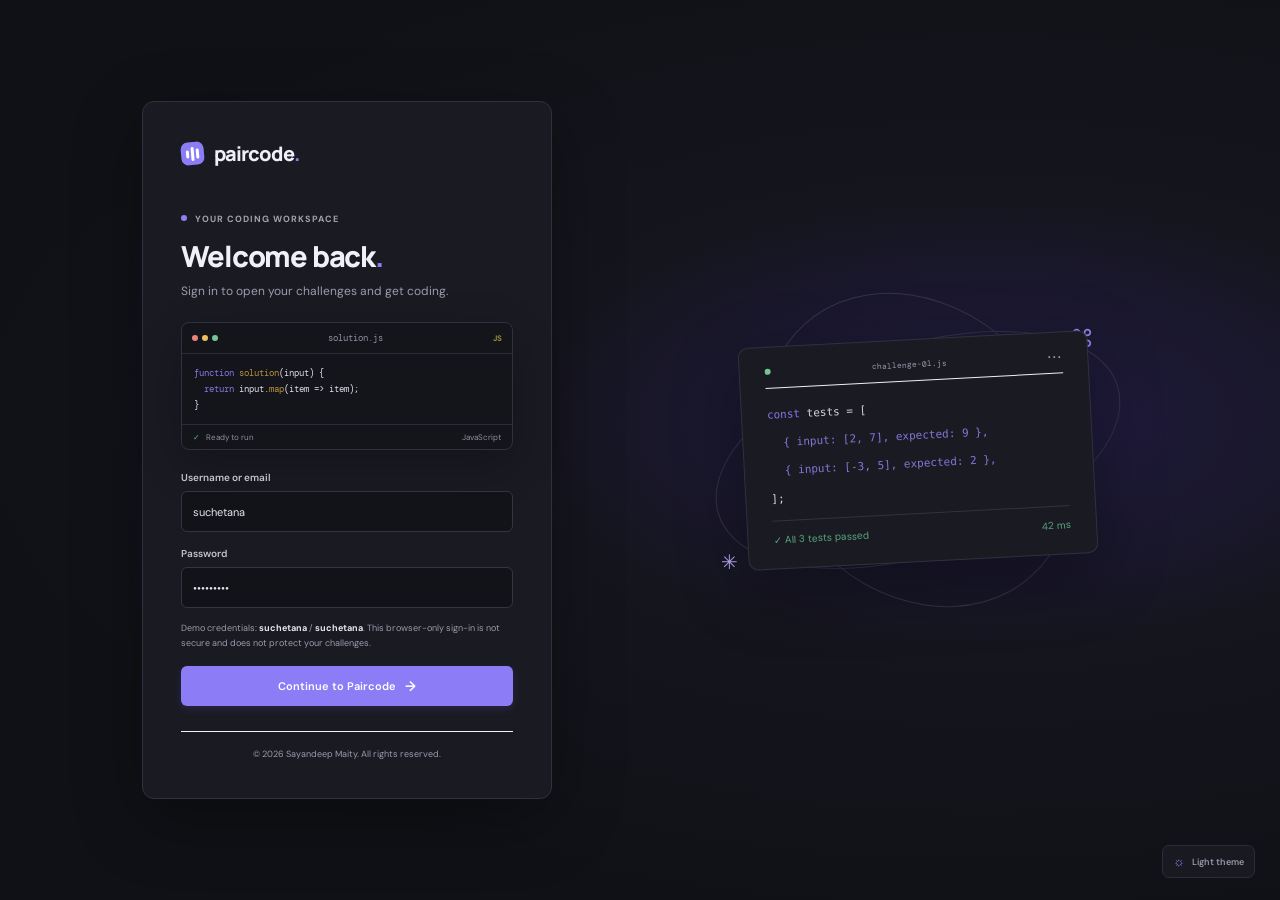
==== dashboard.html @ 9ec6294c "Add participant dashboard and theme toggle Co-authored-by: Copilot <223556219+Copilot@users.noreply." ====
<!doctype html>
<html lang="en">
  <head>
    <meta charset="UTF-8" />
    <meta name="viewport" content="width=device-width, initial-scale=1.0" />
    <meta name="theme-color" content="#101116" />
    <title>Paircode — Your workspace</title>
    <link rel="preconnect" href="https://fonts.googleapis.com" />
    <link rel="preconnect" href="https://fonts.gstatic.com" crossorigin />
    <link href="https://fonts.googleapis.com/css2?family=DM+Mono:wght@400;500&family=DM+Sans:wght@400;500;600;700&family=Manrope:wght@400;500;600;700;800&display=swap" rel="stylesheet" />
    <link rel="stylesheet" href="styles.css" />
  </head>
  <body class="dashboard-page" data-theme="dark">
    <div class="dashboard-shell">
      <aside class="dashboard-sidebar">
        <a class="brand" href="./dashboard.html" aria-label="Paircode home">
          <span class="brand-mark"><span></span><span></span><span></span></span>
          <span>paircode<span class="brand-period">.</span></span>
        </a>
        <span class="dashboard-section-label">WORKSPACE</span>
        <a class="dashboard-nav-link active" href="./dashboard.html"><span>▦</span> Dashboard</a>
        <a class="dashboard-nav-link" href="./index.html"><span>⌘</span> Challenges</a>
        <div class="dashboard-sidebar-bottom">
          <div class="dashboard-profile-avatar">S</div>
          <div class="dashboard-profile-copy"><strong>Suchetana</strong><span>Participant</span></div>
          <button class="dashboard-signout" id="signout-button" type="button" aria-label="Sign out" title="Sign out">↗</button>
        </div>
      </aside>
      <main class="dashboard-main">
        <header class="dashboard-topbar">
          <div class="dashboard-breadcrumb"><span>Workspace</span><span>/</span><strong>Dashboard</strong></div>
          <div class="dashboard-top-actions">
            <a class="dashboard-challenges-link" href="./index.html">Open challenges <span>↗</span></a>
            <div class="dashboard-user-chip"><span class="dashboard-user-dot"></span> Suchetana</div>
          </div>
        </header>
        <div class="dashboard-content">
          <section class="dashboard-welcome">
            <div>
              <span class="dashboard-eyebrow"><span class="live-dot"></span> YOUR CODING WORKSPACE</span>
              <h1>Good to see you, <span>Suchetana.</span></h1>
              <p>Pick up where you left off, or take on something new.</p>
            </div>
            <a class="dashboard-primary-link" href="./index.html">Browse challenges <span>→</span></a>
          </section>
          <section class="dashboard-stat-grid" aria-label="Your statistics">
            <article class="dashboard-stat-card stat-purple"><span class="stat-card-icon">✓</span><span class="stat-card-label">CHALLENGES SOLVED</span><strong id="dash-solved">0</strong><small id="dash-solved-caption">Keep going — your next solve is waiting.</small></article>
            <article class="dashboard-stat-card stat-blue"><span class="stat-card-icon">⌁</span><span class="stat-card-label">TOTAL CHALLENGES</span><strong id="dash-total">0</strong><small>Ready when you are</small></article>
            <article class="dashboard-stat-card stat-green"><span class="stat-card-icon">▤</span><span class="stat-card-label">SUBMISSIONS</span><strong id="dash-submissions">0</strong><small>Your attempts, saved on this device</small></article>
          </section>
          <section class="dashboard-section">
            <div class="dashboard-section-heading"><div><span class="dashboard-eyebrow">KEEP YOUR MOMENTUM</span><h2>Your challenges</h2></div><a href="./index.html">View all <span>→</span></a></div>
            <div class="dashboard-challenge-grid" id="dashboard-challenges"><div class="dashboard-loading">Loading your challenges…</div></div>
          </section>
          <section class="dashboard-latest">
            <div class="dashboard-section-heading"><div><span class="dashboard-eyebrow">YOUR LATEST WORK</span><h2>Recent submissions</h2></div><a href="./index.html?view=submissions">Submission history <span>→</span></a></div>
            <div class="dashboard-recent-list" id="dashboard-recent"></div>
          </section>
        </div>
        <footer class="dashboard-footer">
          <span>© 2026 Sayandeep Maity. All rights reserved.</span>
          <button class="theme-toggle" type="button" aria-label="Switch to light theme"><span class="theme-toggle-icon">☼</span><span class="theme-toggle-label">Light theme</span></button>
        </footer>
      </main>
    </div>
    <script src="theme.js"></script>
    <script src="dashboard.js"></script>
  </body>
</html>
---- styles.css ----
:root {
  color-scheme: dark;
  --ink: #25283a;
  --muted: #8c91a1;
  --line: #eceef3;
  --purple: #7162e8;
  --purple-dark: #5e50d1;
  --sidebar: #14151b;
  --surface: #191a21;
  --surface-raised: #20212a;
  --canvas: #101116;
  --border: #2b2c36;
  --text: #e7e7f0;
  --text-muted: #9698a8;
  --mono: "DM Mono", monospace;
  --sans: "DM Sans", sans-serif;
  --display: "Manrope", sans-serif;
}

* { box-sizing: border-box; }
body { margin: 0; min-width: 340px; min-height: 100vh; color: var(--text); background: var(--canvas); font-family: var(--sans); font-size: 13px; }
button, input, textarea, select { font: inherit; }
button { color: inherit; }
.app-shell { display: flex; min-height: 100vh; }
.sidebar { width: 244px; flex: 0 0 244px; display: flex; flex-direction: column; padding: 27px 15px 14px; background: var(--sidebar); border-right: 1px solid #eceef3; }
.brand { display: flex; align-items: center; gap: 10px; margin: 0 0 43px 9px; color: #292a3c; text-decoration: none; font-family: var(--display); font-size: 20px; font-weight: 800; letter-spacing: -1.1px; }
.brand-period { color: var(--purple); }
.brand-mark { height: 23px; width: 23px; display: flex; align-items: center; justify-content: center; gap: 2px; border-radius: 7px; background: var(--purple); transform: rotate(-5deg); }
.brand-mark span { width: 3px; border-radius: 3px; background: white; }
.brand-mark span:nth-child(1) { height: 8px; }.brand-mark span:nth-child(2) { height: 14px; }.brand-mark span:nth-child(3) { height: 10px; }
.sidebar-section-heading { padding: 0 8px 11px; display: flex; align-items: center; justify-content: space-between; color: #a5a9b7; font-size: 9px; font-weight: 700; letter-spacing: 1.05px; }
.icon-button { display: inline-flex; align-items: center; justify-content: center; border: 0; color: #999eac; background: transparent; cursor: pointer; }
.add-question-button.icon-button { width: 22px; height: 22px; border: 1px solid #e7e8ee; border-radius: 7px; color: #6f7280; font-size: 16px; }
.nav-item { display: flex; align-items: center; width: 100%; gap: 11px; border: 0; padding: 10px 10px; border-radius: 7px; color: #656a7b; background: transparent; text-align: left; cursor: pointer; font-size: 12px; }
.nav-item.active { color: #5e51d3; background: #f0efff; font-weight: 600; }
.nav-icon { width: 16px; text-align: center; font-size: 15px; }
.nav-count { margin-left: auto; color: #969aaa; font-size: 11px; }
.sidebar-label { margin: 31px 8px 10px; color: #a5a9b7; font-size: 9px; font-weight: 700; letter-spacing: 1px; }
.challenge-list { display: grid; gap: 4px; }
.challenge-item { display: flex; align-items: flex-start; gap: 9px; width: 100%; border: 0; border-radius: 7px; padding: 9px 8px; color: #717687; background: transparent; text-align: left; cursor: pointer; font-size: 11px; line-height: 1.45; transition: background .16s, color .16s; }
.challenge-item:hover { background: #f2f2f8; }.challenge-item.selected { color: #383a4c; background: #f3f2fb; font-weight: 600; }
.challenge-bullet { width: 7px; height: 7px; margin-top: 4px; flex: 0 0 7px; border: 1.5px solid #aaa4f3; border-radius: 50%; }
.challenge-item.selected .challenge-bullet { border-color: var(--purple); background: var(--purple); }
.sidebar-bottom { margin-top: auto; }
.sidebar-tip { margin: 16px 0 17px; padding: 14px 12px 12px; border: 1px solid #eeedf8; border-radius: 9px; background: linear-gradient(135deg,#f7f6ff,#fcfbff); }
.tip-icon { margin-bottom: 7px; color: var(--purple); font-size: 17px; }.sidebar-tip strong { font-size: 11px; }
.sidebar-tip p { margin: 6px 0 11px; color: #858a9a; font-size: 10px; line-height: 1.55; }
.text-button { display: flex; align-items: center; gap: 7px; border: 0; padding: 0; color: #6356d8; background: transparent; cursor: pointer; font-size: 10px; font-weight: 600; }
.profile { display: flex; align-items: center; gap: 9px; border-top: 1px solid var(--line); padding: 13px 3px 0; }
.avatar,.mini-avatar { display: grid; place-items: center; border-radius: 50%; color: white; background: #edaa7f; font-family: var(--display); font-weight: 700; }
.avatar { width: 30px; height: 30px; font-size: 12px; }.profile-copy { display: grid; gap: 3px; }.profile-copy strong { font-size: 10px; }.profile-copy span { color: #9b9eab; font-size: 9px; }.more-button { margin-left: auto; font-size: 16px; letter-spacing: 1px; }
.main-area { min-width: 0; flex: 1; }
.topbar { height: 66px; display: flex; align-items: center; justify-content: space-between; padding: 0 33px; border-bottom: 1px solid #eaecf2; background: rgba(255,255,255,.7); }
.breadcrumb { display: flex; align-items: center; gap: 11px; color: #a1a5b1; font-size: 11px; }.breadcrumb strong { color: #44475a; font-weight: 600; }.crumb-slash { color: #d1d3dc; }
.topbar-actions { display: flex; align-items: center; gap: 16px; }.avatar-stack { display: flex; align-items: center; }.mini-avatar { width: 24px; height: 24px; border: 2px solid white; font-size: 9px; }
.invite-button { height: 29px; margin-left: 7px; padding: 0 10px; border: 1px solid #e7e8ef; border-radius: 6px; color: #55596b; background: white; cursor: pointer; font-size: 10px; font-weight: 600; box-shadow: 0 1px 2px #20204408; }.invite-button span { color: #7162e8; font-size: 13px; margin-right: 4px; }
.topbar-divider { height: 19px; border-left: 1px solid #eaebf0; }.help-button { width: 22px; height: 22px; border: 1px solid #dcdfe8; border-radius: 50%; font-size: 11px; }
.workspace-content { height: calc(100vh - 96px); min-height: 530px; display: grid; grid-template-columns: minmax(310px, 40.5%) minmax(460px, 59.5%); padding: 20px 22px 22px; gap: 17px; }
.problem-panel,.editor-panel { min-width: 0; border: 1px solid #eaebf1; border-radius: 10px; background: #fff; box-shadow: 0 2px 9px #29294706; overflow: hidden; }
.problem-panel { display: flex; flex-direction: column; }.problem-scroll { min-height: 0; flex: 1; overflow-y: auto; padding: 26px 26px 20px; }
.problem-meta { display: flex; align-items: center; justify-content: space-between; }.eyebrow,.modal-kicker { color: #a0a3b0; font-size: 9px; letter-spacing: 1px; font-weight: 700; }.live-dot { display: inline-block; width: 6px; height: 6px; margin: 0 5px 1px 0; border-radius: 50%; background: #8c80f3; }
.problem-menu { font-size: 17px; letter-spacing: 1px; }.problem-title-row { margin-top: 16px; }
h1 { margin: 0; color: #25273a; font-family: var(--display); font-size: clamp(22px,2.3vw,29px); line-height: 1.25; letter-spacing: -1.15px; font-weight: 800; }
.problem-tags { display: flex; gap: 7px; margin-top: 12px; }.tag { padding: 4px 8px; border: 1px solid #eeeef3; border-radius: 5px; color: #797e8e; background: #fafafd; font-size: 9px; }.tag.easy { color: #4f9e77; border-color: #e2f2e8; background: #f2fbf5; }.tag.medium { color: #c1843e; border-color: #f5e9d8; background: #fffbf4; }.tag.hard { color: #cf6767; border-color: #f5e0e0; background: #fff7f7; }
.problem-description { margin: 16px 0 20px; color: #828797; font-size: 12px; line-height: 1.7; }.section-rule { height: 1px; margin-bottom: 20px; background: #f0f1f5; }
.description-section { margin-bottom: 23px; }.description-section h2 { display: flex; align-items: center; gap: 8px; margin: 0 0 11px; color: #44475a; font-family: var(--display); font-size: 12px; font-weight: 700; }.section-symbol { color: #8e83e9; font-size: 14px; }
.rich-copy { color: #777c8c; font-size: 11px; line-height: 1.8; white-space: pre-line; }.rich-copy strong { color: #525667; font-weight: 600; }
.example-card { margin-bottom: 8px; padding: 11px 12px; border: 1px solid #f0f0f4; border-radius: 7px; background: #fbfbfd; }.example-title { margin-bottom: 7px; color: #999daa; font-size: 9px; font-weight: 600; }.example-line { display: flex; gap: 10px; margin-top: 4px; color: #838898; font-size: 10px; }.example-line code { color: #53576a; font-family: var(--mono); font-size: 9px; overflow-wrap: anywhere; }.example-line .line-key { width: 45px; flex: 0 0 45px; color: #a1a5b1; }
.constraints-section ul { margin: 0; padding-left: 15px; color: #828797; font-size: 10px; line-height: 1.9; }.constraints-section li::marker { color: #b2aaf1; }
.problem-footer { height: 42px; flex: 0 0 42px; display: flex; align-items: center; justify-content: space-between; padding: 0 17px; border-top: 1px solid #f0f1f5; color: #a1a5b2; font-size: 9px; }.keyboard-hint { display: flex; align-items: center; gap: 4px; }.keyboard-hint kbd,.run-button kbd { padding: 2px 4px; border: 1px solid #ececf2; border-radius: 4px; color: #9397a5; background: #fafafd; font: 9px var(--sans); }.saved-indicator { display: flex; align-items: center; gap: 5px; }.saved-indicator span { width: 5px; height: 5px; border-radius: 50%; background: #6ec496; }
.editor-panel { display: flex; flex-direction: column; }.editor-topbar { height: 45px; flex: 0 0 45px; display: flex; align-items: center; justify-content: space-between; padding: 0 16px; border-bottom: 1px solid #eff0f5; }.file-tab { align-self: stretch; display: flex; align-items: center; gap: 7px; border-bottom: 2px solid var(--purple); color: #55596b; font-size: 10px; }.js-badge { display: grid; place-items: center; width: 15px; height: 15px; border-radius: 3px; color: #806d19; background: #f5de65; font-size: 8px; font-weight: 700; }.unsaved-dot { display: none; width: 5px; height: 5px; border-radius: 50%; background: #f2a64b; }.unsaved-dot.visible { display: inline-block; }
.editor-tools { display: flex; align-items: center; gap: 11px; }.editor-tool { border: 0; color: #898d9a; background: transparent; cursor: pointer; font-size: 11px; }.editor-tool span { margin-left: 3px; font-size: 10px; }.tool-divider { height: 17px; border-left: 1px solid #eceef2; }.language-select-wrap { position: relative; display: flex; align-items: center; }.language-select-wrap select { appearance: none; width: 92px; border: 0; outline: 0; color: #686c7c; background: transparent; cursor: pointer; font-size: 10px; }.select-caret { margin-left: -13px; color: #a3a6b2; pointer-events: none; }
.editor-workspace { position: relative; min-height: 190px; flex: 1; display: flex; padding: 17px 13px 17px 0; background: #fdfdff; overflow: auto; }.line-numbers { width: 46px; flex: 0 0 46px; padding: 0 13px 0 0; color: #c0c2cc; text-align: right; white-space: pre; user-select: none; font: 11px/21px var(--mono); }.editor-workspace textarea { min-width: 0; min-height: 100%; flex: 1; resize: none; border: 0; outline: 0; padding: 0; color: #4c5062; background: transparent; tab-size: 2; white-space: pre; font: 11px/21px var(--mono); caret-color: var(--purple); }.editor-workspace textarea::selection { background: #e8e5ff; }
.editor-statusbar { height: 25px; flex: 0 0 25px; display: flex; align-items: center; gap: 15px; padding: 0 12px; border-top: 1px solid #f0f1f5; color: #a1a5b2; background: #fbfbfd; font-size: 9px; }.status-dot { display: inline-block; width: 5px; height: 5px; margin-right: 4px; border-radius: 50%; background: #e9ca53; }.editor-status-right { margin-left: auto; }.editor-status-right b { color: #777b89; font-weight: 500; }
.results-panel { height: 43%; min-height: 202px; flex: 0 0 43%; display: flex; flex-direction: column; border-top: 1px solid #e9eaf0; background: #fff; }.results-header { height: 48px; flex: 0 0 48px; display: flex; align-items: center; justify-content: space-between; padding: 0 15px; }.results-title { display: flex; align-items: center; gap: 8px; }.results-title strong { color: #494c5e; font-size: 11px; }.results-icon { color: #9990e9; font-size: 15px; }.case-count { padding: 3px 6px; border-radius: 4px; color: #9296a3; background: #f5f5f9; font-size: 9px; }.run-button { height: 30px; display: flex; align-items: center; gap: 7px; border: 0; border-radius: 6px; padding: 0 9px; color: #fff; background: var(--purple); cursor: pointer; font-size: 10px; font-weight: 600; box-shadow: 0 2px 4px #7162e829; transition: background .15s, transform .15s; }.run-button:hover { background: var(--purple-dark); transform: translateY(-1px); }.run-button:disabled { opacity: .7; cursor: wait; }.play-icon { font-size: 8px; }.run-button kbd { margin-left: 2px; border-color: #ffffff40; color: #eeeaff; background: #ffffff1c; font-size: 8px; }
.results-content { min-height: 0; flex: 1; padding: 0 15px; overflow-y: auto; }.empty-results { height: 100%; min-height: 88px; display: flex; align-items: center; justify-content: center; gap: 12px; }.empty-check { display: grid; place-items: center; width: 30px; height: 30px; border: 1px dashed #d6d3f2; border-radius: 50%; color: #958be8; background: #faf9ff; font-size: 14px; }.empty-results strong { color: #5a5d6e; font-size: 10px; }.empty-results p { margin: 4px 0 0; color: #a0a3b0; font-size: 9px; }
.result-case { margin-bottom: 9px; border: 1px solid #edeef3; border-radius: 7px; overflow: hidden; }.result-case-head { display: flex; align-items: center; justify-content: space-between; padding: 8px 10px; color: #777b8a; background: #fbfbfd; font-size: 9px; }.result-case-head strong { color: #55596a; font-size: 10px; font-weight: 600; }.result-case-head .pass-label { color: #44a374; }.result-case-head .fail-label { color: #d56d6d; }.result-case-body { display: grid; grid-template-columns: 1fr 1fr; gap: 8px; padding: 9px 10px; }.result-value { min-width: 0; }.result-value span { display: block; margin-bottom: 4px; color: #a0a3b0; font-size: 8px; text-transform: uppercase; letter-spacing: .4px; }.result-value code { display: block; color: #5c6070; font: 9px/1.5 var(--mono); overflow-wrap: anywhere; white-space: pre-wrap; }.case-error { padding: 0 10px 8px; color: #cb6969; font-size: 9px; line-height: 1.5; }.run-error { margin: 10px 0; padding: 10px; border: 1px solid #f5dddd; border-radius: 6px; color: #ba5555; background: #fff9f9; font: 10px/1.5 var(--mono); white-space: pre-wrap; }
.results-footer { height: 35px; flex: 0 0 35px; display: flex; align-items: center; justify-content: space-between; padding: 0 15px; border-top: 1px solid #f0f1f5; color: #a0a3b0; font-size: 9px; }.add-case-button { border: 0; padding: 5px 0; color: #777b8a; background: transparent; cursor: pointer; font-size: 9px; }.add-case-button:hover { color: var(--purple); }.add-case-button span { color: #8479e7; font-size: 12px; }
.toast { position: fixed; z-index: 10; right: 24px; bottom: 24px; max-width: min(360px, calc(100vw - 32px)); padding: 11px 15px; border: 1px solid #e8e7f4; border-radius: 8px; color: #4d5061; background: white; box-shadow: 0 8px 28px #2828471c; opacity: 0; transform: translateY(8px); pointer-events: none; transition: opacity .2s, transform .2s; font-size: 11px; }.toast.visible { opacity: 1; transform: translateY(0); }
.modal { width: min(540px, calc(100vw - 30px)); max-height: calc(100vh - 30px); padding: 26px; border: 1px solid #e9e9f0; border-radius: 12px; color: var(--ink); background: white; box-shadow: 0 24px 80px #20203930; overflow-y: auto; }.modal::backdrop { background: #22223663; backdrop-filter: blur(2px); }.modal-heading { display: flex; align-items: flex-start; justify-content: space-between; margin-bottom: 22px; }.modal-heading h2 { margin: 7px 0 4px; font-family: var(--display); font-size: 21px; letter-spacing: -.6px; }.modal-heading p { margin: 0; color: #898d9b; font-size: 11px; line-height: 1.6; }.modal-close { width: 27px; height: 27px; border: 1px solid #ececf2; border-radius: 7px; color: #868a98; background: white; cursor: pointer; font-size: 19px; line-height: 1; }.form-field { display: grid; gap: 7px; margin-bottom: 15px; color: #55596a; font-size: 10px; font-weight: 600; }.form-field small { margin-left: 5px; color: #a0a3b0; font-size: 9px; font-weight: 400; }.form-field input,.form-field textarea,.form-field select { width: 100%; border: 1px solid #e7e8ef; border-radius: 6px; padding: 9px 10px; outline: 0; color: #44485a; background: #fff; font-size: 11px; font-weight: 400; }.form-field input:focus,.form-field textarea:focus,.form-field select:focus { border-color: #a9a1f1; box-shadow: 0 0 0 3px #7769eb15; }.form-field textarea { resize: vertical; line-height: 1.55; }.form-row { display: grid; grid-template-columns: 1fr 1fr; gap: 12px; }.test-case-fields { display: grid; gap: 9px; }.test-case-input { display: grid; grid-template-columns: 1fr 1fr; gap: 9px; padding: 9px; border: 1px solid #eeeeF3; border-radius: 7px; background: #fcfcfe; }.test-case-input label { display: grid; gap: 5px; color: #a0a3b0; font-size: 8px; font-weight: 500; }.test-case-input textarea { min-height: 40px; padding: 7px; font: 9px/1.5 var(--mono); }.subtle-button { justify-self: start; margin-top: 9px; border: 0; padding: 0; color: #7568dd; background: transparent; cursor: pointer; font-size: 10px; }.modal-actions { display: flex; justify-content: flex-end; gap: 8px; margin-top: 21px; padding-top: 15px; border-top: 1px solid #f0f1f5; }.cancel-button,.primary-button { height: 34px; border: 1px solid #e7e8ef; border-radius: 6px; padding: 0 12px; cursor: pointer; font-size: 10px; font-weight: 600; }.cancel-button { color: #737787; background: white; }.primary-button { border-color: var(--purple); color: white; background: var(--purple); }.primary-button span { margin-left: 7px; }.compact-modal { width: min(430px,calc(100vw - 30px)); }
.sr-only { position: absolute; width: 1px; height: 1px; padding: 0; margin: -1px; overflow: hidden; clip: rect(0,0,0,0); white-space: nowrap; border: 0; }
.app-shell[hidden] { display: none; }
.login-screen { position: relative; min-height: 100vh; display: grid; grid-template-columns: minmax(320px, 460px) minmax(280px, 1fr); align-items: center; justify-content: center; gap: clamp(30px, 8vw, 110px); padding: 48px max(7vw, 24px); overflow: hidden; background: radial-gradient(ellipse at 82% 48%, #f0efff 0, #f7f7fc 34%, #fbfbfd 73%); }
.login-brand > span:last-child { display: inline; }
.login-card { position: relative; z-index: 1; width: 100%; max-width: 410px; justify-self: end; padding: 38px; border: 1px solid #ececf3; border-radius: 15px; background: #fff; box-shadow: 0 16px 60px #302a6510; }
.login-brand { margin: 0 0 46px; }
.login-heading .eyebrow { display: block; margin-bottom: 13px; }
.login-heading h1 { font-size: 29px; letter-spacing: -1.2px; }
.login-heading p { margin: 8px 0 27px; color: #898d9b; font-size: 12px; line-height: 1.65; }
.login-form { display: grid; gap: 15px; }
.login-field { display: grid; gap: 7px; color: #55596a; font-size: 10px; font-weight: 600; }
.login-field input { height: 41px; width: 100%; border: 1px solid #e7e8ef; border-radius: 6px; padding: 0 11px; outline: 0; color: #44485a; background: #fff; font-size: 11px; font-weight: 400; }
.login-field input:focus { border-color: #a9a1f1; box-shadow: 0 0 0 3px #7769eb15; }
.login-field input::placeholder { color: #b2b4bf; }
.login-notice { margin: -2px 0 1px; color: #999daa; font-size: 9px; line-height: 1.6; }
.login-error { margin: 0; color: #bf5656; font-size: 10px; line-height: 1.5; }
.login-submit { height: 40px; display: flex; align-items: center; justify-content: center; gap: 9px; border: 0; border-radius: 6px; color: #fff; background: var(--purple); cursor: pointer; font-size: 11px; font-weight: 600; box-shadow: 0 3px 8px #7162e82a; transition: background .15s, transform .15s; }
.login-submit:hover { background: var(--purple-dark); transform: translateY(-1px); }
.login-submit span { font-size: 14px; }
.copyright { margin-top: 25px; padding-top: 16px; border-top: 1px solid #f0f1f5; color: #a1a5b2; text-align: center; font-size: 9px; }
.login-decoration { position: relative; width: min(100%, 510px); height: 330px; justify-self: start; display: grid; place-items: center; }
.decoration-orbit { position: absolute; border: 1px solid #e3e1f5; border-radius: 50%; transform: rotate(-18deg); }
.orbit-one { width: 420px; height: 210px; }.orbit-two { width: 340px; height: 280px; transform: rotate(48deg); }
.decoration-card { position: relative; z-index: 1; width: 310px; display: grid; gap: 12px; padding: 25px; border: 1px solid #e9e8f3; border-radius: 10px; color: #626579; background: #fff; box-shadow: 0 18px 55px #38316814; font: 11px var(--mono); transform: rotate(-3deg); }
.decoration-dot { position: absolute; top: 13px; right: 14px; width: 6px; height: 6px; border-radius: 50%; background: #72c595; }.decoration-indent { padding-left: 15px; color: #8278d8; }.decoration-check { padding-top: 12px; border-top: 1px solid #f0f1f5; color: #58a77c; font: 10px var(--sans); }
.decoration-spark { position: absolute; color: #9187ed; }.spark-one { top: 38px; right: 74px; font-size: 24px; }.spark-two { bottom: 40px; left: 53px; color: #b8a8f2; font-size: 20px; }
.site-footer { height: 30px; display: flex; align-items: center; justify-content: center; color: #a1a5b2; font-size: 9px; }
@media (max-width: 1000px) { .login-screen { grid-template-columns: minmax(300px, 410px) minmax(200px, 1fr); gap: 35px; padding: 35px; }.login-card { padding: 30px; }.login-decoration { transform: scale(.84); transform-origin: left center; } }
@media (max-width: 740px) { .login-screen { min-height: 100vh; grid-template-columns: minmax(0, 410px); justify-content: center; padding: 24px 17px; }.login-card { justify-self: center; padding: 27px 24px; }.login-brand { margin-bottom: 35px; }.login-decoration { display: none; }.site-footer { height: 32px; }.workspace-content { height: calc(100vh - 90px); min-height: calc(100vh - 90px); } }
@media (max-width: 420px) { .login-card { padding: 25px 20px; }.login-heading h1 { font-size: 26px; } }
@media (max-width: 1050px) { .sidebar { width: 215px; flex-basis: 215px; }.workspace-content { grid-template-columns: minmax(280px, 40%) minmax(420px, 60%); padding: 14px; gap: 12px; }.problem-scroll { padding: 22px 19px; }.topbar { padding: 0 20px; } }
@media (max-width: 1000px) { .sidebar { width: 62px; flex-basis: 62px; padding: 22px 9px 12px; }.brand { justify-content: center; margin: 0 0 39px; }.brand > span:last-child,.sidebar-section-heading > span,.sidebar-section-heading button,.nav-item:not(.active) span:not(.nav-icon),.nav-item > span:not(.nav-icon):not(.nav-count),.nav-count,.sidebar-label,.challenge-list,.sidebar-bottom { display: none; }.nav-item { justify-content: center; padding: 11px 0; }.nav-icon { font-size: 17px; }.workspace-content { grid-template-columns: minmax(260px, 41fr) minmax(370px, 59fr); padding: 12px; gap: 10px; }.topbar { height: 58px; }.workspace-content { height: calc(100vh - 88px); min-height: 530px; }.problem-scroll { padding: 18px 15px; } }
@media (max-width: 740px) { .sidebar { display: none; }.topbar { padding: 0 15px; }.breadcrumb strong { max-width: 38vw; overflow: hidden; text-overflow: ellipsis; white-space: nowrap; }.mini-avatar { display: none; }.workspace-content { height: auto; min-height: calc(100vh - 58px); display: flex; flex-direction: column; padding: 10px; }.problem-panel { min-height: 470px; max-height: 58vh; }.editor-panel { min-height: 580px; }.editor-workspace { min-height: 235px; }.results-panel { height: 250px; flex-basis: 250px; }.problem-scroll { padding: 19px 18px; }.problem-description { margin-bottom: 14px; } }
@media (max-width: 420px) { .breadcrumb { gap: 7px; font-size: 10px; }.help-button { display: none; }.editor-tool span { display: none; }.editor-tools { gap: 8px; }.editor-topbar { padding: 0 10px; }.run-button kbd { display: none; }.results-header { padding: 0 10px; }.results-content { padding: 0 10px; }.result-case-body { gap: 5px; padding: 8px; }.modal { padding: 19px; }.form-row { gap: 8px; } }
.workspace-action { height: 29px; display: flex; align-items: center; gap: 6px; border: 1px solid #e7e8ef; border-radius: 6px; padding: 0 8px; color: #626678; background: #fff; cursor: pointer; font-size: 10px; font-weight: 600; white-space: nowrap; }
.workspace-action:hover { border-color: #d8d4f5; color: #5e51d3; background: #fbfaff; }
.workspace-action .action-icon { color: #8379df; font-size: 13px; }
.workspace-action b { padding: 2px 4px; border-radius: 4px; color: #8a8e9d; background: #f5f5f9; font-size: 8px; font-weight: 600; }
.topbar-actions { gap: 8px; }
.result-actions { display: flex; align-items: center; gap: 7px; }
.submit-button { height: 30px; display: flex; align-items: center; gap: 5px; border: 1px solid #e4e0f9; border-radius: 6px; padding: 0 9px; color: #6155c6; background: #f8f7ff; cursor: pointer; font-size: 10px; font-weight: 600; white-space: nowrap; }
.submit-button:hover { border-color: #c9c3f1; background: #f1efff; }
.submit-button:disabled { opacity: .65; cursor: wait; }
.tracker-dialog { width: min(560px, calc(100vw - 30px)); }
.progress-overview { display: flex; align-items: center; gap: 16px; padding: 15px; border: 1px solid #eeedf7; border-radius: 9px; background: linear-gradient(120deg,#faf9ff,#fff); }
.progress-ring { width: 70px; height: 70px; flex: 0 0 70px; display: flex; flex-direction: column; align-items: center; justify-content: center; border-radius: 50%; background: conic-gradient(var(--purple) var(--progress-value, 0%), #eeedf5 0); position: relative; }
.progress-ring::before { position: absolute; inset: 5px; border-radius: 50%; background: #fff; content: ""; }
.progress-ring strong,.progress-ring span { z-index: 1; }.progress-ring strong { color: #49445f; font-family: var(--display); font-size: 15px; }.progress-ring span { color: #a0a3b0; font-size: 8px; }
.progress-overview-copy strong { color: #494c5e; font-size: 12px; }.progress-overview-copy p { margin: 5px 0 0; color: #9296a3; font-size: 10px; line-height: 1.5; }
.progress-track { height: 5px; margin: 12px 0 15px; border-radius: 5px; background: #efeff5; overflow: hidden; }.progress-track span { height: 100%; display: block; border-radius: inherit; background: var(--purple); transition: width .2s; }
.tracker-list,.submission-list { display: grid; gap: 8px; max-height: min(40vh, 350px); overflow-y: auto; }
.tracker-row { min-height: 52px; display: flex; align-items: center; justify-content: space-between; gap: 12px; border: 1px solid #edeef3; border-radius: 7px; padding: 9px 11px; background: #fff; text-align: left; cursor: pointer; }
.tracker-row:hover { border-color: #d9d5f6; background: #fcfbff; }.tracker-row-copy { display: grid; gap: 4px; min-width: 0; }.tracker-row-copy strong { color: #4e5263; font-size: 10px; }.tracker-row-copy small { color: #9b9eab; font-size: 9px; }
.tracker-status { flex: 0 0 auto; border-radius: 5px; padding: 4px 7px; font-size: 9px; font-weight: 600; white-space: nowrap; }.tracker-status.solved { color: #48976f; background: #eff9f2; }.tracker-status.attempted { color: #c17d3c; background: #fff7ed; }.tracker-status.in-progress { color: #6357ce; background: #f2f0ff; }.tracker-status.not-started { color: #8d91a0; background: #f5f5f8; }
.local-data-note { margin: 15px 0 0; color: #a0a3b0; font-size: 9px; line-height: 1.5; }
.submission-entry { border: 1px solid #edeef3; border-radius: 7px; padding: 11px; }.submission-entry-header { display: flex; align-items: center; justify-content: space-between; gap: 10px; }.submission-entry-header > strong { color: #4e5263; font-size: 10px; }.submission-entry > p { margin: 6px 0 9px; color: #9b9eab; font-size: 9px; }
.submission-details { border-top: 1px solid #f0f1f5; padding-top: 8px; }.submission-details summary { color: #685dd0; cursor: pointer; font-size: 9px; font-weight: 600; }
.submission-code { max-height: 220px; margin: 9px 0; border-radius: 6px; padding: 10px; color: #55596b; background: #f8f8fb; overflow: auto; white-space: pre-wrap; overflow-wrap: anywhere; font: 9px/1.6 var(--mono); }
.submission-outcomes { display: grid; gap: 6px; }.submission-case { border: 1px solid #f0f1f5; border-radius: 5px; padding: 7px; }.submission-case strong { font-size: 9px; }.submission-case p { margin: 4px 0 0; color: #777b8a; overflow-wrap: anywhere; font: 9px/1.5 var(--mono); }.submission-case .pass-label { color: #44a374; }.submission-case .fail-label { color: #d56d6d; }
.history-empty { padding: 28px 15px; border: 1px dashed #e7e7f0; border-radius: 8px; text-align: center; }.history-empty strong { color: #595d6e; font-size: 11px; }.history-empty p { max-width: 300px; margin: 7px auto 0; color: #999daa; font-size: 10px; line-height: 1.55; }
.submission-header-actions { display: flex; align-items: center; justify-content: flex-end; gap: 6px; }
.download-submission { border: 1px solid #e7e5f4; border-radius: 5px; padding: 4px 7px; color: #655bc1; background: #faf9ff; cursor: pointer; font-size: 8px; font-weight: 600; white-space: nowrap; }
.download-submission:hover { border-color: #d2cef0; background: #f2f0ff; }
@media (max-width: 420px) { .submission-entry-header { align-items: flex-start; flex-direction: column; }.submission-header-actions { width: 100%; justify-content: space-between; } }
:root {
  color-scheme: dark;
  --ink: #ececf4;
  --muted: #989aaa;
  --line: #2b2c36;
  --purple: #8c7cf6;
  --purple-dark: #7768ed;
  --sidebar: #14151b;
  --surface: #191a21;
  --surface-raised: #20212a;
  --canvas: #101116;
  --border: #2b2c36;
  --text: #e7e7f0;
  --text-muted: #9698a8;
}
body[data-theme="light"] {
  color-scheme: light;
  --ink: #25283a;
  --muted: #8c91a1;
  --line: #eceef3;
  --purple: #7162e8;
  --purple-dark: #5e50d1;
  --sidebar: #fbfbfd;
  --surface: #fff;
  --surface-raised: #fbfbfd;
  --canvas: #f5f6fa;
  --border: #eaebf1;
  --text: #25283a;
  --text-muted: #8c91a1;
}
body[data-theme="dark"] { background: var(--canvas); color: var(--text); }
body[data-theme="dark"] .login-screen { background: radial-gradient(ellipse at 77% 47%, #211b43 0, #15151e 34%, #101116 74%); }
body[data-theme="dark"] .login-card,
body[data-theme="dark"] .decoration-card { border-color: #30313e; color: #e7e7f0; background: #191a22; box-shadow: 0 20px 70px #0005; }
body[data-theme="dark"] .login-heading h1,
body[data-theme="dark"] h1 { color: #f1f0f8; }
body[data-theme="dark"] .login-heading p,
body[data-theme="dark"] .login-notice,
body[data-theme="dark"] .copyright { color: #9a9cac; }
body[data-theme="dark"] .login-field { color: #c3c4cf; }
body[data-theme="dark"] .login-field input { border-color: #343541; color: #e6e6ee; background: #121319; }
body[data-theme="dark"] .login-field input::placeholder { color: #6e7080; }
body[data-theme="dark"] .login-code-window { border-color: #30313e; background: #14151b; box-shadow: 0 15px 48px #0003; }
body[data-theme="dark"] .login-code-top,
body[data-theme="dark"] .login-code-status { border-color: #2b2c36; color: #8d90a1; }
body[data-theme="dark"] .login-code-window pre { color: #dedee8; }
body[data-theme="dark"] .decoration-orbit { border-color: #353149; }
body[data-theme="dark"] .decoration-card { color: #d5d5e2; }
body[data-theme="dark"] .decoration-check { border-color: #32333e; }
body[data-theme="dark"] .brand { color: #f1f0f8; }
body[data-theme="dark"] .sidebar { border-color: #282932; background: #14151b; }
body[data-theme="dark"] .nav-item { color: #a3a5b4; }
body[data-theme="dark"] .nav-item.active,
body[data-theme="dark"] .challenge-item.selected { color: #d2ccff; background: #28243e; }
body[data-theme="dark"] .challenge-item { color: #a2a4b3; }
body[data-theme="dark"] .challenge-item:hover { background: #20212a; }
body[data-theme="dark"] .sidebar-tip { border-color: #302c45; background: linear-gradient(135deg,#201d31,#191a22); }
body[data-theme="dark"] .sidebar-tip p,
body[data-theme="dark"] .profile-copy span { color: #9698a8; }
body[data-theme="dark"] .profile { border-color: #2b2c36; }
body[data-theme="dark"] .topbar { border-color: #292a34; background: #14151be8; }
body[data-theme="dark"] .breadcrumb strong,
body[data-theme="dark"] .description-section h2,
body[data-theme="dark"] .results-title strong { color: #dfe0e9; }
body[data-theme="dark"] .problem-panel,
body[data-theme="dark"] .editor-panel { border-color: #2c2d37; background: #191a21; box-shadow: 0 2px 12px #0002; }
body[data-theme="dark"] .problem-title-row h1 { color: #f1f0f8; }
body[data-theme="dark"] .problem-description,
body[data-theme="dark"] .rich-copy,
body[data-theme="dark"] .constraints-section ul { color: #a7a9b8; }
body[data-theme="dark"] .rich-copy strong { color: #d6d6e0; }
body[data-theme="dark"] .section-rule,
body[data-theme="dark"] .problem-footer,
body[data-theme="dark"] .editor-topbar,
body[data-theme="dark"] .editor-statusbar,
body[data-theme="dark"] .results-panel,
body[data-theme="dark"] .results-footer { border-color: #2c2d37; }
body[data-theme="dark"] .problem-footer,
body[data-theme="dark"] .editor-statusbar,
body[data-theme="dark"] .results-footer { color: #9294a4; }
body[data-theme="dark"] .tag { border-color: #353640; color: #afb1bf; background: #22232b; }
body[data-theme="dark"] .tag.easy { border-color: #294638; color: #8bd4aa; background: #1a2a23; }
body[data-theme="dark"] .tag.medium { border-color: #51402d; color: #e4b574; background: #2b241b; }
body[data-theme="dark"] .tag.hard { border-color: #523333; color: #e79a9a; background: #2b1e20; }
body[data-theme="dark"] .example-card,
body[data-theme="dark"] .editor-workspace { border-color: #2d2e38; background: #15161c; }
body[data-theme="dark"] .example-title,
body[data-theme="dark"] .example-line { color: #a1a3b2; }
body[data-theme="dark"] .example-line code { color: #d2d3de; }
body[data-theme="dark"] .editor-workspace textarea { color: #d9d9e4; }
body[data-theme="dark"] .file-tab { color: #d1d2dd; }
body[data-theme="dark"] .editor-tool,
body[data-theme="dark"] .language-select-wrap select { color: #a9abba; }
body[data-theme="dark"] .language-select-wrap select option { color: #ececf4; background: #191a21; }
body[data-theme="dark"] .editor-statusbar { background: #17181f; }
body[data-theme="dark"] .case-count { color: #a6a7b5; background: #252630; }
body[data-theme="dark"] .empty-results strong,
body[data-theme="dark"] .result-case-head strong { color: #dadbe5; }
body[data-theme="dark"] .empty-results p,
body[data-theme="dark"] .result-case-head { color: #999baa; }
body[data-theme="dark"] .result-case { border-color: #30313b; }
body[data-theme="dark"] .result-case-head { background: #20212a; }
body[data-theme="dark"] .result-value code { color: #d0d1dc; }
body[data-theme="dark"] .result-value span { color: #9799a9; }
body[data-theme="dark"] .add-case-button { color: #b0b1bf; }
body[data-theme="dark"] .workspace-action,
body[data-theme="dark"] .invite-button { border-color: #353640; color: #c5c6d0; background: #1c1d25; }
body[data-theme="dark"] .workspace-action b { color: #b3b4c0; background: #2a2b35; }
body[data-theme="dark"] .submit-button { border-color: #403b61; color: #c4bbff; background: #262239; }
body[data-theme="dark"] .tracker-dialog,
body[data-theme="dark"] .modal { border-color: #343540; color: #e3e3ec; background: #191a21; }
body[data-theme="dark"] .modal-heading h2 { color: #f0eff7; }
body[data-theme="dark"] .modal-heading p,
body[data-theme="dark"] .form-field small { color: #9a9cac; }
body[data-theme="dark"] .modal-close,
body[data-theme="dark"] .cancel-button { border-color: #373843; color: #bdbecc; background: #20212a; }
body[data-theme="dark"] .form-field { color: #c6c7d1; }
body[data-theme="dark"] .form-field input,
body[data-theme="dark"] .form-field textarea,
body[data-theme="dark"] .form-field select { border-color: #383944; color: #e0e0e9; background: #14151b; }
body[data-theme="dark"] .test-case-input { border-color: #353640; background: #1c1d25; }
body[data-theme="dark"] .progress-overview,
body[data-theme="dark"] .tracker-row,
body[data-theme="dark"] .submission-entry { border-color: #343540; background: #1e1f27; }
body[data-theme="dark"] .progress-ring::before { background: #1e1f27; }
body[data-theme="dark"] .progress-ring strong,
body[data-theme="dark"] .tracker-row-copy strong,
body[data-theme="dark"] .submission-entry-header > strong { color: #e3e3ec; }
body[data-theme="dark"] .progress-track { background: #30313b; }
body[data-theme="dark"] .tracker-row:hover { border-color: #4d4774; background: #242331; }
body[data-theme="dark"] .submission-details,
body[data-theme="dark"] .submission-code,
body[data-theme="dark"] .submission-case { border-color: #343540; }
body[data-theme="dark"] .submission-code { color: #d6d6e1; background: #14151b; }
body[data-theme="dark"] .submission-case p { color: #b0b1bf; }
body[data-theme="dark"] .history-empty { border-color: #383944; }
body[data-theme="dark"] .history-empty strong { color: #e1e1ea; }
body[data-theme="dark"] .history-empty p,
body[data-theme="dark"] .local-data-note { color: #a1a3b1; }
body[data-theme="dark"] .site-footer { color: #9193a3; }
body[data-theme="dark"] .dashboard-page { color: #e7e7f0; background: #101116; }
body[data-theme="light"] .dashboard-page { color: #25283a; background: #f5f6fa; }
.theme-toggle { display: inline-flex; align-items: center; gap: 7px; border: 1px solid var(--border); border-radius: 7px; padding: 7px 10px; color: var(--text-muted); background: var(--surface); cursor: pointer; font-size: 9px; font-weight: 600; white-space: nowrap; }
.theme-toggle:hover { border-color: var(--purple); color: var(--text); }
.theme-toggle-icon { color: var(--purple); font-size: 13px; }
.login-screen { grid-template-columns: minmax(320px, 440px) minmax(280px, 500px); gap: clamp(36px, 9vw, 140px); }
.login-card { border-radius: 12px; }
.login-code-window { margin: -7px 0 21px; border: 1px solid #e9e9f0; border-radius: 8px; background: #fbfbfd; overflow: hidden; }
.login-code-top { height: 31px; display: flex; align-items: center; justify-content: space-between; border-bottom: 1px solid #eeeef3; padding: 0 10px; color: #9295a3; font-size: 8px; }
.login-code-top > span:first-child { display: flex; gap: 4px; }.login-code-top i { width: 6px; height: 6px; border-radius: 50%; background: #eb827c; }.login-code-top i:nth-child(2) { background: #ebc15e; }.login-code-top i:nth-child(3) { background: #75c792; }.login-code-top > span:last-child { color: #9a8b35; font-weight: 700; }
.login-code-top code { font: 9px var(--mono); }
.login-code-window pre { margin: 0; padding: 11px 12px; color: #626579; font: 9px/1.8 var(--mono); }
.code-purple { color: #8776e9; }.code-yellow { color: #b9913f; }
.login-code-status { display: flex; align-items: center; gap: 6px; border-top: 1px solid #eeeef3; padding: 7px 11px; color: #777b8a; font-size: 8px; }.login-code-status > span:first-child { color: #54af7d; }.code-status-right { margin-left: auto; }
.login-notice strong { color: var(--text); }
.login-decoration { width: min(100%, 500px); }
.decoration-card { width: min(100%, 350px); gap: 15px; padding: 22px 25px; }
.decoration-card-top { display: flex; align-items: center; justify-content: space-between; margin: -3px 0 5px; padding-bottom: 11px; border-bottom: 1px solid #eeeef3; color: #999cab; font: 8px var(--mono); }
.decoration-card-top .decoration-dot { position: static; }
.decoration-indent { overflow-wrap: anywhere; }
.decoration-check { display: flex; justify-content: space-between; }
.site-footer { position: relative; }
.site-footer > span { position: absolute; left: 50%; transform: translateX(-50%); white-space: nowrap; }
.site-footer .theme-toggle { margin-left: auto; margin-right: 22px; }
.login-theme-toggle { position: absolute; right: 25px; bottom: 22px; }
@media (max-width: 740px) {
  .login-screen { grid-template-columns: minmax(0, 410px); }
  .login-theme-toggle { right: 13px; bottom: 13px; }
  .login-card { margin-bottom: 42px; }
  .site-footer > span { position: static; transform: none; }
  .site-footer .theme-toggle { margin: 0 0 0 auto; }
}
.dashboard-page { min-width: 360px; }
.dashboard-shell { min-height: 100vh; display: flex; }
.dashboard-sidebar { width: 230px; flex: 0 0 230px; display: flex; flex-direction: column; border-right: 1px solid #2b2c36; padding: 27px 15px 17px; background: #14151b; }
.dashboard-sidebar .brand { margin: 0 0 48px 9px; }
.dashboard-section-label { margin: 0 8px 12px; color: #858797; font-size: 9px; font-weight: 700; letter-spacing: 1px; }
.dashboard-nav-link { display: flex; align-items: center; gap: 11px; border-radius: 7px; padding: 11px 10px; color: #9c9eae; text-decoration: none; font-size: 11px; font-weight: 600; }
.dashboard-nav-link span { width: 15px; color: #a19aa9; font-size: 14px; text-align: center; }
.dashboard-nav-link:hover,.dashboard-nav-link.active { color: #d3cdff; background: #28243e; }
.dashboard-nav-link.active span { color: #a297ff; }
.dashboard-sidebar-bottom { display: flex; align-items: center; gap: 9px; margin-top: auto; padding: 13px 4px 0; border-top: 1px solid #2b2c36; }
.dashboard-profile-avatar { width: 31px; height: 31px; display: grid; place-items: center; border-radius: 9px; color: #e9e5ff; background: #393153; font-family: var(--display); font-size: 12px; font-weight: 800; }
.dashboard-profile-copy { display: grid; gap: 3px; }.dashboard-profile-copy strong { color: #e6e6ef; font-size: 10px; }.dashboard-profile-copy span { color: #8f91a0; font-size: 9px; }
.dashboard-signout { width: 26px; height: 26px; margin-left: auto; border: 1px solid #383944; border-radius: 6px; color: #a8a9b7; background: transparent; cursor: pointer; }
.dashboard-main { min-width: 0; flex: 1; display: flex; flex-direction: column; }
.dashboard-topbar { height: 64px; flex: 0 0 64px; display: flex; align-items: center; justify-content: space-between; border-bottom: 1px solid #2b2c36; padding: 0 clamp(20px, 4vw, 52px); background: #14151b; }
.dashboard-breadcrumb { display: flex; align-items: center; gap: 10px; color: #9294a2; font-size: 10px; }.dashboard-breadcrumb span:nth-child(2) { color: #5c5e6b; }.dashboard-breadcrumb strong { color: #e4e4ed; font-weight: 600; }
.dashboard-top-actions { display: flex; align-items: center; gap: 17px; }.dashboard-challenges-link { display: flex; align-items: center; gap: 6px; color: #bdb6ff; text-decoration: none; font-size: 10px; font-weight: 600; }.dashboard-user-chip { display: flex; align-items: center; gap: 7px; border: 1px solid #30313b; border-radius: 20px; padding: 6px 9px; color: #c4c5d0; font-size: 9px; }.dashboard-user-dot { width: 6px; height: 6px; border-radius: 50%; background: #72c595; }
.dashboard-content { width: min(1120px, 100%); flex: 1; margin: 0 auto; padding: 38px clamp(20px, 4vw, 52px) 28px; }
.dashboard-welcome { display: flex; align-items: flex-end; justify-content: space-between; gap: 18px; margin: 0 0 27px; }.dashboard-eyebrow { color: #898b9a; font-size: 8px; font-weight: 700; letter-spacing: 1px; }.dashboard-eyebrow .live-dot { background: #9a8bff; }
.dashboard-welcome h1 { margin: 10px 0 6px; color: #f1f0f8; font-family: var(--display); font-size: clamp(22px,3vw,31px); letter-spacing: -1px; }.dashboard-welcome h1 span { color: #a599ff; }.dashboard-welcome p { margin: 0; color: #999baa; font-size: 11px; }
.dashboard-primary-link { display: flex; align-items: center; gap: 10px; border-radius: 6px; padding: 10px 13px; color: #fff; background: #7565ee; text-decoration: none; white-space: nowrap; font-size: 10px; font-weight: 600; box-shadow: 0 5px 20px #6555dc30; }.dashboard-primary-link:hover { background: #8576fa; }.dashboard-primary-link span { font-size: 14px; }
.dashboard-stat-grid { display: grid; grid-template-columns: repeat(3,minmax(0,1fr)); gap: 12px; margin-bottom: 36px; }.dashboard-stat-card { position: relative; min-height: 120px; display: grid; align-content: start; gap: 8px; border: 1px solid #30313b; border-radius: 9px; padding: 16px; background: linear-gradient(145deg,#1d1e27,#191a21); overflow: hidden; }.dashboard-stat-card::after { position: absolute; right: -24px; bottom: -37px; width: 100px; height: 100px; border: 1px solid #ffffff09; border-radius: 50%; content: ""; }.stat-card-icon { position: absolute; top: 14px; right: 14px; width: 24px; height: 24px; display: grid; place-items: center; border-radius: 6px; color: #b7adff; background: #322d4d; font-size: 12px; }.stat-blue .stat-card-icon { color: #91bdff; background: #25344a; }.stat-green .stat-card-icon { color: #82d4a5; background: #223c30; }.stat-card-label { color: #9294a3; font-size: 8px; font-weight: 700; letter-spacing: .8px; }.dashboard-stat-card > strong { color: #f0eff7; font-family: var(--display); font-size: 25px; line-height: 1; }.dashboard-stat-card > small { color: #9a9cab; font-size: 9px; }
.dashboard-section,.dashboard-latest { margin: 0 0 34px; }.dashboard-section-heading { display: flex; align-items: flex-end; justify-content: space-between; gap: 16px; margin-bottom: 14px; }.dashboard-section-heading h2 { margin: 5px 0 0; color: #e9e9f1; font-family: var(--display); font-size: 17px; letter-spacing: -.4px; }.dashboard-section-heading > a { color: #b8afff; text-decoration: none; font-size: 9px; font-weight: 600; white-space: nowrap; }.dashboard-section-heading > a span { margin-left: 4px; }
.dashboard-challenge-grid { display: grid; grid-template-columns: repeat(3,minmax(0,1fr)); gap: 11px; }.dashboard-challenge-card { min-height: 167px; display: flex; flex-direction: column; align-items: flex-start; border: 1px solid #30313b; border-radius: 8px; padding: 13px; background: #191a21; transition: border-color .15s,transform .15s; }.dashboard-challenge-card:hover { border-color: #514a79; transform: translateY(-2px); }.dashboard-challenge-card-top { width: 100%; display: flex; align-items: center; justify-content: space-between; gap: 6px; }.dashboard-topic { color: #a09aaf; font-size: 8px; }.dashboard-status,.dashboard-recent-result { border-radius: 4px; padding: 4px 6px; font-size: 8px; font-weight: 600; white-space: nowrap; }.dashboard-status.solved,.dashboard-recent-result.solved { color: #8bd4aa; background: #1c3025; }.dashboard-status.attempted,.dashboard-recent-result.attempted { color: #e4b574; background: #32271b; }.dashboard-status.in-progress { color: #b8afff; background: #29253d; }.dashboard-status.not-started { color: #adafbd; background: #292a33; }.dashboard-challenge-card h3 { margin: 12px 0 5px; color: #e5e5ee; font-family: var(--display); font-size: 12px; }.dashboard-challenge-card > p { display: -webkit-box; flex: 1; margin: 0 0 9px; color: #999baa; font-size: 9px; line-height: 1.55; overflow: hidden; -webkit-box-orient: vertical; -webkit-line-clamp: 2; }.dashboard-difficulty { color: #9b9eac; font-size: 8px; }.dashboard-card-link { margin-top: 9px; color: #b5abff; text-decoration: none; font-size: 9px; font-weight: 600; }.dashboard-card-link:hover { color: #d1cbff; }.dashboard-loading,.dashboard-error { grid-column: 1/-1; margin: 0; border: 1px dashed #393a45; border-radius: 8px; padding: 20px; color: #a4a6b4; text-align: center; font-size: 10px; }
.dashboard-recent-list { display: grid; gap: 7px; }.dashboard-recent-item { display: flex; align-items: center; justify-content: space-between; gap: 12px; border: 1px solid #30313b; border-radius: 7px; padding: 10px 12px; background: #191a21; text-decoration: none; }.dashboard-recent-item:hover { border-color: #4a456b; }.dashboard-recent-copy { display: grid; gap: 4px; }.dashboard-recent-copy strong { color: #e0e0e9; font-size: 9px; }.dashboard-recent-copy small { color: #999baa; font-size: 8px; }.dashboard-recent-empty { border: 1px dashed #393a45; border-radius: 8px; padding: 17px; text-align: center; }.dashboard-recent-empty strong { color: #d9dae4; font-size: 10px; }.dashboard-recent-empty p { margin: 5px 0 0; color: #9698a8; font-size: 9px; }
.dashboard-footer { min-height: 48px; display: flex; align-items: center; justify-content: space-between; gap: 12px; border-top: 1px solid #2b2c36; padding: 7px clamp(20px, 4vw, 52px); color: #898b9a; font-size: 8px; }.dashboard-footer .theme-toggle { margin-left: auto; }
body[data-theme="light"] .dashboard-sidebar { border-color: #eceef3; background: #fbfbfd; }body[data-theme="light"] .dashboard-sidebar .brand { color: #292a3c; }body[data-theme="light"] .dashboard-nav-link { color: #656a7b; }body[data-theme="light"] .dashboard-nav-link:hover,body[data-theme="light"] .dashboard-nav-link.active { color: #5e51d3; background: #f0efff; }body[data-theme="light"] .dashboard-sidebar-bottom { border-color: #eceef3; }body[data-theme="light"] .dashboard-profile-copy strong { color: #45495b; }body[data-theme="light"] .dashboard-profile-copy span,body[data-theme="light"] .dashboard-section-label { color: #9295a4; }body[data-theme="light"] .dashboard-topbar { border-color: #eaecf2; background: #ffffffd9; }body[data-theme="light"] .dashboard-breadcrumb strong { color: #44475a; }body[data-theme="light"] .dashboard-user-chip { border-color: #e5e6ed; color: #606476; }body[data-theme="light"] .dashboard-welcome h1 { color: #25273a; }body[data-theme="light"] .dashboard-stat-card { border-color: #e8e9f0; background: linear-gradient(145deg,#fff,#fafafd); }body[data-theme="light"] .dashboard-stat-card > strong { color: #292b3d; }body[data-theme="light"] .dashboard-section-heading h2 { color: #34374a; }body[data-theme="light"] .dashboard-challenge-card,body[data-theme="light"] .dashboard-recent-item { border-color: #e8e9f0; background: #fff; }body[data-theme="light"] .dashboard-challenge-card h3,body[data-theme="light"] .dashboard-recent-copy strong { color: #44475a; }body[data-theme="light"] .dashboard-footer { border-color: #e7e8ef; color: #8c91a1; }body[data-theme="light"] .dashboard-signout { border-color: #e4e5ed; color: #737789; }
@media (max-width: 900px) { .dashboard-sidebar { width: 190px; flex-basis: 190px; }.dashboard-challenge-grid { grid-template-columns: repeat(2,minmax(0,1fr)); }.dashboard-content { padding-top: 28px; } }
@media (max-width: 650px) { .dashboard-shell { display: block; }.dashboard-sidebar { width: 100%; height: 55px; flex-direction: row; align-items: center; gap: 10px; border-right: 0; border-bottom: 1px solid #2b2c36; padding: 0 13px; }.dashboard-sidebar .brand { margin: 0 auto 0 0; font-size: 17px; }.dashboard-sidebar .brand-mark { width: 20px; height: 20px; }.dashboard-section-label { display: none; }.dashboard-nav-link { padding: 8px; font-size: 9px; }.dashboard-sidebar-bottom { display: flex; flex: 0 0 auto; margin: 0; padding: 0; border: 0; }.dashboard-profile-avatar,.dashboard-profile-copy { display: none; }.dashboard-signout { margin: 0; }.dashboard-topbar { height: 52px; padding: 0 15px; }.dashboard-top-actions { gap: 8px; }.dashboard-user-chip { display: none; }.dashboard-content { padding: 25px 15px 20px; }.dashboard-welcome { align-items: flex-start; flex-direction: column; }.dashboard-primary-link { padding: 8px 11px; }.dashboard-stat-grid { gap: 7px; }.dashboard-stat-card { min-height: 105px; padding: 11px 9px; }.stat-card-icon { top: 9px; right: 8px; width: 20px; height: 20px; }.stat-card-label { max-width: 75%; font-size: 7px; }.dashboard-stat-card > strong { font-size: 22px; }.dashboard-stat-card > small { font-size: 8px; }.dashboard-challenge-grid { grid-template-columns: 1fr; }.dashboard-challenge-card { min-height: 145px; }.dashboard-footer { padding: 8px 15px; }.dashboard-footer > span { max-width: 58%; line-height: 1.4; } }
@media (max-width: 400px) { .dashboard-sidebar .brand > span:last-child { display: none; }.dashboard-nav-link { gap: 5px; }.dashboard-stat-card { padding: 9px 7px; }.dashboard-section-heading h2 { font-size: 15px; } }
@media (max-width: 740px) { .topbar-actions { gap: 6px; }.workspace-action { gap: 4px; padding: 0 6px; }.workspace-action > span:not(.action-icon) { display: none; }.avatar-stack { display: none; }.topbar-divider { display: none; }.help-button { display: none; }.results-header { gap: 6px; }.result-actions { gap: 5px; }.run-button,.submit-button { gap: 5px; padding: 0 7px; font-size: 9px; }.run-button kbd { display: none; } }
@media (max-width: 420px) { .workspace-action { padding: 0 5px; }.workspace-action b { font-size: 7px; }.result-actions { gap: 4px; }.submit-button { font-size: 8px; }.results-title { gap: 5px; }.case-count { padding: 3px 4px; } }
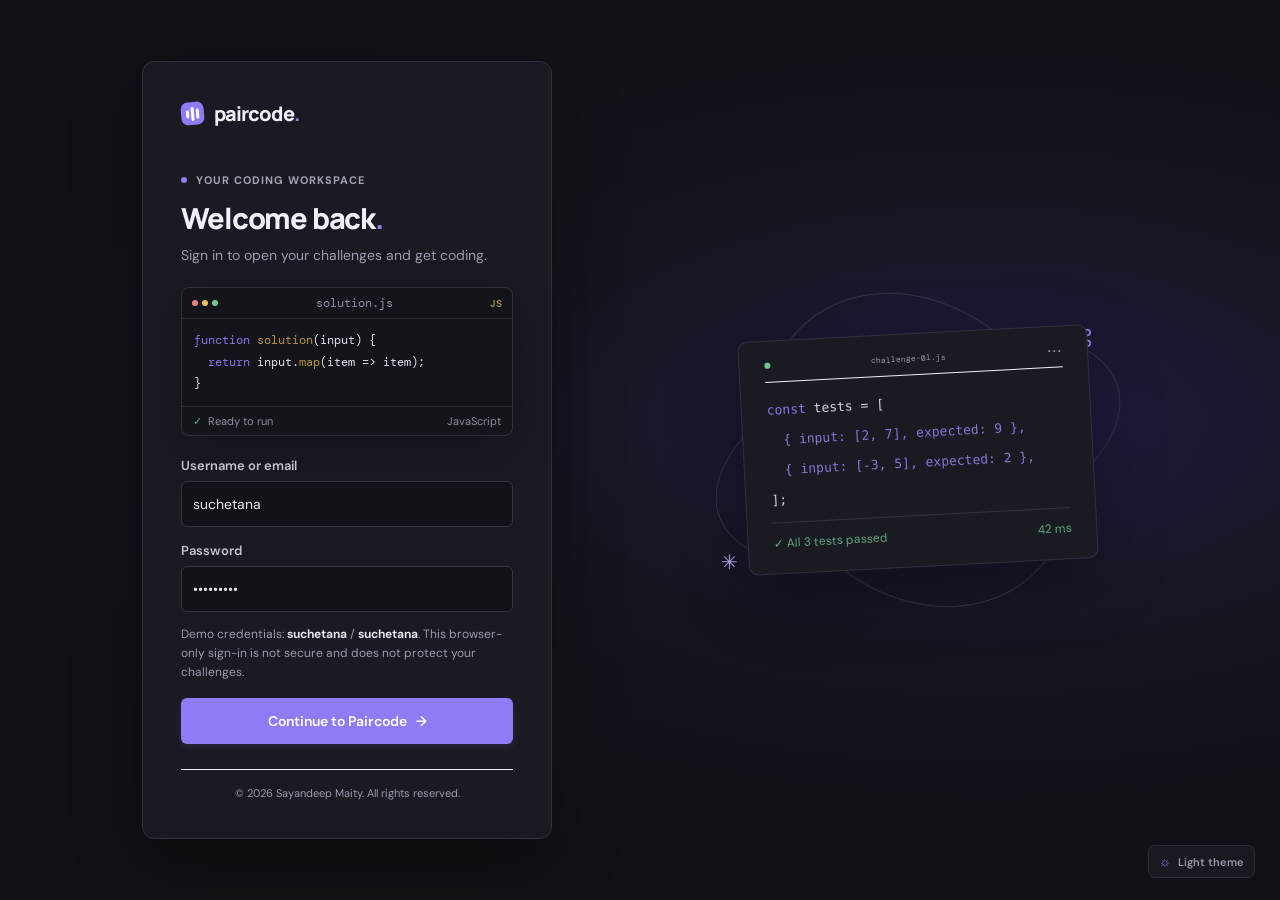
==== commit c390e945: "Add colorful code syntax highlighting Co-authored-by: Copilot <223556219+Copilot@users.noreply.githu" ====
--- a/dashboard.html
+++ b/dashboard.html
@@ -8,7 +8,7 @@
     <link rel="preconnect" href="https://fonts.googleapis.com" />
     <link rel="preconnect" href="https://fonts.gstatic.com" crossorigin />
     <link href="https://fonts.googleapis.com/css2?family=DM+Mono:wght@400;500&family=DM+Sans:wght@400;500;600;700&family=Manrope:wght@400;500;600;700;800&display=swap" rel="stylesheet" />
-    <link rel="stylesheet" href="styles.css" />
+    <link rel="stylesheet" href="styles.css?v=5" />
   </head>
   <body class="dashboard-page" data-theme="dark">
     <div class="dashboard-shell">
@@ -19,7 +19,7 @@
         </a>
         <span class="dashboard-section-label">WORKSPACE</span>
         <a class="dashboard-nav-link active" href="./dashboard.html"><span>▦</span> Dashboard</a>
-        <a class="dashboard-nav-link" href="./index.html"><span>⌘</span> Challenges</a>
+        <a class="dashboard-nav-link" href="./editor.html"><span>⌘</span> Challenges</a>
         <div class="dashboard-sidebar-bottom">
           <div class="dashboard-profile-avatar">S</div>
           <div class="dashboard-profile-copy"><strong>Suchetana</strong><span>Participant</span></div>
@@ -30,7 +30,7 @@
         <header class="dashboard-topbar">
           <div class="dashboard-breadcrumb"><span>Workspace</span><span>/</span><strong>Dashboard</strong></div>
           <div class="dashboard-top-actions">
-            <a class="dashboard-challenges-link" href="./index.html">Open challenges <span>↗</span></a>
+            <a class="dashboard-challenges-link" href="./editor.html">Open challenges <span>↗</span></a>
             <div class="dashboard-user-chip"><span class="dashboard-user-dot"></span> Suchetana</div>
           </div>
         </header>
@@ -41,7 +41,7 @@
               <h1>Good to see you, <span>Suchetana.</span></h1>
               <p>Pick up where you left off, or take on something new.</p>
             </div>
-            <a class="dashboard-primary-link" href="./index.html">Browse challenges <span>→</span></a>
+            <a class="dashboard-primary-link" href="./editor.html">Browse challenges <span>→</span></a>
           </section>
           <section class="dashboard-stat-grid" aria-label="Your statistics">
             <article class="dashboard-stat-card stat-purple"><span class="stat-card-icon">✓</span><span class="stat-card-label">CHALLENGES SOLVED</span><strong id="dash-solved">0</strong><small id="dash-solved-caption">Keep going — your next solve is waiting.</small></article>
@@ -49,11 +49,11 @@
             <article class="dashboard-stat-card stat-green"><span class="stat-card-icon">▤</span><span class="stat-card-label">SUBMISSIONS</span><strong id="dash-submissions">0</strong><small>Your attempts, saved on this device</small></article>
           </section>
           <section class="dashboard-section">
-            <div class="dashboard-section-heading"><div><span class="dashboard-eyebrow">KEEP YOUR MOMENTUM</span><h2>Your challenges</h2></div><a href="./index.html">View all <span>→</span></a></div>
+            <div class="dashboard-section-heading"><div><span class="dashboard-eyebrow">KEEP YOUR MOMENTUM</span><h2>Your challenges</h2></div><a href="./editor.html">View all <span>→</span></a></div>
             <div class="dashboard-challenge-grid" id="dashboard-challenges"><div class="dashboard-loading">Loading your challenges…</div></div>
           </section>
           <section class="dashboard-latest">
-            <div class="dashboard-section-heading"><div><span class="dashboard-eyebrow">YOUR LATEST WORK</span><h2>Recent submissions</h2></div><a href="./index.html?view=submissions">Submission history <span>→</span></a></div>
+            <div class="dashboard-section-heading"><div><span class="dashboard-eyebrow">YOUR LATEST WORK</span><h2>Recent submissions</h2></div><a href="./editor.html?view=submissions">Submission history <span>→</span></a></div>
             <div class="dashboard-recent-list" id="dashboard-recent"></div>
           </section>
         </div>
@@ -63,7 +63,7 @@
         </footer>
       </main>
     </div>
-    <script src="theme.js"></script>
-    <script src="dashboard.js"></script>
+    <script src="theme.js?v=3"></script>
+    <script src="dashboard.js?v=3"></script>
   </body>
 </html>
--- a/styles.css
+++ b/styles.css
@@ -346,3 +346,137 @@
 @media (max-width: 400px) { .dashboard-sidebar .brand > span:last-child { display: none; }.dashboard-nav-link { gap: 5px; }.dashboard-stat-card { padding: 9px 7px; }.dashboard-section-heading h2 { font-size: 15px; } }
 @media (max-width: 740px) { .topbar-actions { gap: 6px; }.workspace-action { gap: 4px; padding: 0 6px; }.workspace-action > span:not(.action-icon) { display: none; }.avatar-stack { display: none; }.topbar-divider { display: none; }.help-button { display: none; }.results-header { gap: 6px; }.result-actions { gap: 5px; }.run-button,.submit-button { gap: 5px; padding: 0 7px; font-size: 9px; }.run-button kbd { display: none; } }
 @media (max-width: 420px) { .workspace-action { padding: 0 5px; }.workspace-action b { font-size: 7px; }.result-actions { gap: 4px; }.submit-button { font-size: 8px; }.results-title { gap: 5px; }.case-count { padding: 3px 4px; } }
+.compiler-notice { border-bottom: 1px solid #e8e7f2; padding: 9px 14px; color: #77798a; font-size: 9px; line-height: 1.5; }
+.compiler-notice a { color: #7164d8; font-weight: 700; }
+.compiler-notice[hidden] { display: none; }
+body[data-theme="dark"] .compiler-notice { border-color: #30313b; color: #a5a6b4; }
+body[data-theme="dark"] .compiler-notice a { color: #b8afff; }
+
+/* Larger type and a brighter editor palette improve readability at a glance. */
+body { font-size: 15px; }
+.sidebar-section-heading,.sidebar-label,.dashboard-section-label { font-size: 11px; }
+.nav-item,.dashboard-nav-link { font-size: 14px; }
+.challenge-item,.breadcrumb,.dashboard-breadcrumb { font-size: 13px; }
+.sidebar-tip strong,.dashboard-profile-copy strong { font-size: 13px; }
+.sidebar-tip p,.text-button,.profile-copy strong,.profile-copy span,.dashboard-profile-copy span { font-size: 12px; }
+.workspace-action,.invite-button,.dashboard-challenges-link,.dashboard-user-chip { font-size: 12px; }
+.problem-scroll { padding: 28px; }
+.eyebrow,.modal-kicker,.dashboard-eyebrow { font-size: 11px; }
+.problem-title-row { margin-top: 18px; }
+.problem-title-row h1 { font-size: clamp(26px, 2.6vw, 34px); }
+.problem-description { font-size: 15px; }
+.problem-tags .tag { padding: 5px 10px; font-size: 12px; }
+.description-section h2 { font-size: 16px; }
+.rich-copy,.constraints-section ul { font-size: 14px; }
+.example-card { padding: 13px 14px; }
+.example-title,.example-line { font-size: 12px; }
+.example-line code { font-size: 12px; }
+.problem-footer,.editor-statusbar { font-size: 11px; }
+.editor-topbar { height: 52px; flex-basis: 52px; padding: 0 19px; }
+.file-tab { gap: 9px; font-size: 14px; }
+.js-badge { width: auto; min-width: 24px; height: 22px; padding: 0 5px; border-radius: 5px; color: #e5f1ff; background: linear-gradient(135deg,#4778ed,#7967f2); font-size: 11px; }
+.editor-tool,.language-select-wrap select { font-size: 13px; }
+.editor-tool span { font-size: 12px; }
+.language-select-wrap select { width: 104px; }
+.editor-workspace { background: #11131b; }
+.line-numbers { width: 54px; flex-basis: 54px; padding-right: 16px; color: #626980; font-size: 13px; line-height: 25px; }
+.code-input-wrap { position: relative; min-width: 0; min-height: 100%; flex: 1; overflow: hidden; }
+.syntax-highlight { position: absolute; inset: 0; width: max-content; min-width: 100%; min-height: 100%; margin: 0; padding: 0; overflow: visible; pointer-events: none; white-space: pre; font: 15px/25px var(--mono); tab-size: 2; }
+.syntax-highlight code { color: #dbe4ff; font: inherit; }
+.syntax-keyword { color: #d6a1ff; }
+.syntax-string { color: #b8f28b; }
+.syntax-comment { color: #8590a8; font-style: italic; }
+.syntax-number,.syntax-constant { color: #ffad83; }
+.syntax-function { color: #82c9ff; }
+.syntax-operator { color: #ff83bc; }
+.syntax-preprocessor { color: #ffd580; }
+.editor-workspace textarea { position: absolute; z-index: 1; inset: 0; width: 100%; height: 100%; color: transparent; -webkit-text-fill-color: transparent; font-size: 15px; line-height: 25px; caret-color: #c6a8ff; text-shadow: none; overflow: auto; }
+.editor-workspace textarea::selection { color: #fff; background: #6755c777; }
+.editor-statusbar { height: 32px; flex-basis: 32px; gap: 17px; }
+.status-dot { width: 7px; height: 7px; background: #55d6a0; box-shadow: 0 0 9px #55d6a077; }
+.results-panel { color: #e7e9f2; border-color: #252735; background: #0b0c11; }
+.results-header { min-height: 58px; height: 58px; flex-basis: 58px; padding: 0 18px; }
+.results-title strong { color: #f0f1fa; font-size: 15px; }
+.results-icon { color: #a895ff; font-size: 18px; }
+.case-count { padding: 4px 8px; color: #c0c4d4; background: #202231; font-size: 12px; }
+.run-button,.submit-button { min-height: 36px; padding: 0 12px; font-size: 12px; }
+.play-icon { font-size: 10px; }
+.run-button kbd { font-size: 10px; }
+.results-content { padding: 0 18px; }
+.empty-results strong { color: #eef0fa; font-size: 14px; }
+.empty-results p { color: #a5a9ba; font-size: 12px; }
+.empty-check { color: #b6a8ff; border-color: #60548f; background: #201b35; }
+.result-case { border-color: #303345; background: #11131a; }
+.result-case-head { padding: 10px 13px; color: #aeb3c5; background: #171a25; font-size: 12px; }
+.result-case-head strong { color: #f0f1fa; font-size: 13px; }
+.result-case-head .pass-label { color: #64e0a5; }
+.result-case-head .fail-label { color: #ff858b; }
+.result-case-body { gap: 10px; padding: 12px 13px; }
+.result-value span { color: #a2a7bb; font-size: 10px; }
+.result-value code { color: #e0e4f0; font-size: 12px; }
+.case-error { padding: 0 13px 10px; color: #ff9298; font-size: 12px; }
+.run-error { border-color: #57353e; color: #ff9fa5; background: #211317; font-size: 12px; }
+.results-footer { min-height: 42px; height: 42px; flex-basis: 42px; padding: 0 18px; color: #afb4c5; font-size: 12px; }
+.add-case-button { color: #c0b5ff; font-size: 12px; }
+.add-case-button:hover { color: #e0d9ff; }
+.compiler-notice { border-color: #272b3a; color: #b5bbce; background: #11131a; font-size: 12px; }
+.compiler-notice a { color: #b9aaff; }
+.toast { font-size: 13px; }
+.theme-toggle { font-size: 11px; }
+.dashboard-welcome p { font-size: 14px; }
+.dashboard-primary-link { font-size: 13px; }
+.dashboard-stat-label,.dashboard-stat-card > small { font-size: 11px; }
+.dashboard-stat-card > strong { font-size: 30px; }
+.dashboard-section-heading h2 { font-size: 20px; }
+.dashboard-topic,.dashboard-status,.dashboard-difficulty,.dashboard-card-link { font-size: 11px; }
+.dashboard-challenge-card h3 { font-size: 15px; }
+.dashboard-challenge-card > p { font-size: 12px; }
+.dashboard-recent-copy strong { font-size: 12px; }
+.dashboard-recent-copy small,.dashboard-recent-result { font-size: 11px; }
+.site-footer,.dashboard-footer { font-size: 11px; }
+.login-heading p { font-size: 14px; }
+.login-field { font-size: 13px; }
+.login-field input { height: 46px; font-size: 14px; }
+.login-notice { font-size: 12px; }
+.login-error { font-size: 13px; }
+.login-submit { height: 46px; font-size: 14px; }
+.copyright { font-size: 11px; }
+.login-code-top { font-size: 10px; }
+.login-code-top code,.login-code-window pre { font-size: 12px; }
+.login-code-status { font-size: 11px; }
+.decoration-card { font-size: 13px; }
+.decoration-check { font-size: 12px; }
+.modal-heading p { font-size: 13px; }
+.form-field { font-size: 13px; }
+.form-field small,.test-case-input label { font-size: 11px; }
+.form-field input,.form-field textarea,.form-field select { font-size: 14px; }
+.test-case-input textarea { font-size: 12px; }
+.subtle-button,.cancel-button,.primary-button { font-size: 13px; }
+
+body[data-theme="dark"] .editor-panel { border-color: #39324f; box-shadow: 0 8px 32px #0005, 0 0 0 1px #a38bff12; }
+body[data-theme="dark"] .editor-topbar { border-color: #343047; background: linear-gradient(100deg,#211d34,#191a23 70%); }
+body[data-theme="dark"] .file-tab { border-bottom-color: #9a83ff; color: #e5e2f8; }
+body[data-theme="dark"] .editor-workspace { border-color: #282a39; background: radial-gradient(ellipse at 0 0,#1c1a2c 0,#12131b 48%); }
+body[data-theme="dark"] .line-numbers { border-right: 1px solid #292a39; color: #727a94; }
+body[data-theme="dark"] .editor-workspace textarea { color: transparent; -webkit-text-fill-color: transparent; text-shadow: none; }
+body[data-theme="dark"] .editor-statusbar { border-color: #303142; color: #a5a8be; background: #151620; }
+body[data-theme="dark"] .results-panel { border-color: #292b38; background: #090a0e; }
+body[data-theme="dark"] .results-header { background: #0d0e13; }
+body[data-theme="dark"] .results-footer { border-color: #282a35; background: #0d0e13; }
+body[data-theme="dark"] .case-count { color: #d0c9ff; background: #28243f; }
+body[data-theme="light"] .editor-topbar { border-color: #e4e0fb; background: linear-gradient(100deg,#f2efff,#fff 70%); }
+body[data-theme="light"] .editor-panel { border-color: #ded9fb; }
+body[data-theme="light"] .file-tab { border-bottom-color: #7f69f5; color: #36334b; }
+body[data-theme="light"] .editor-workspace { border-color: #d9def2; background: radial-gradient(ellipse at 0 0,#ecebff 0,#f3f5fc 50%); }
+body[data-theme="light"] .line-numbers { border-right: 1px solid #dfe1f0; color: #8087a3; }
+body[data-theme="light"] .editor-workspace textarea { color: transparent; -webkit-text-fill-color: transparent; text-shadow: none; }
+body[data-theme="light"] .syntax-highlight code { color: #26304d; }
+body[data-theme="light"] .syntax-keyword { color: #8b3ac7; }
+body[data-theme="light"] .syntax-string { color: #39853d; }
+body[data-theme="light"] .syntax-comment { color: #78819a; }
+body[data-theme="light"] .syntax-number,body[data-theme="light"] .syntax-constant { color: #c04b28; }
+body[data-theme="light"] .syntax-function { color: #1769aa; }
+body[data-theme="light"] .syntax-operator { color: #c02d73; }
+body[data-theme="light"] .syntax-preprocessor { color: #9a6500; }
+body[data-theme="light"] .editor-statusbar { border-color: #dfe1f0; color: #626a83; background: #e9ebf5; }
+body[data-theme="light"] .results-panel { border-color: #292b38; }
